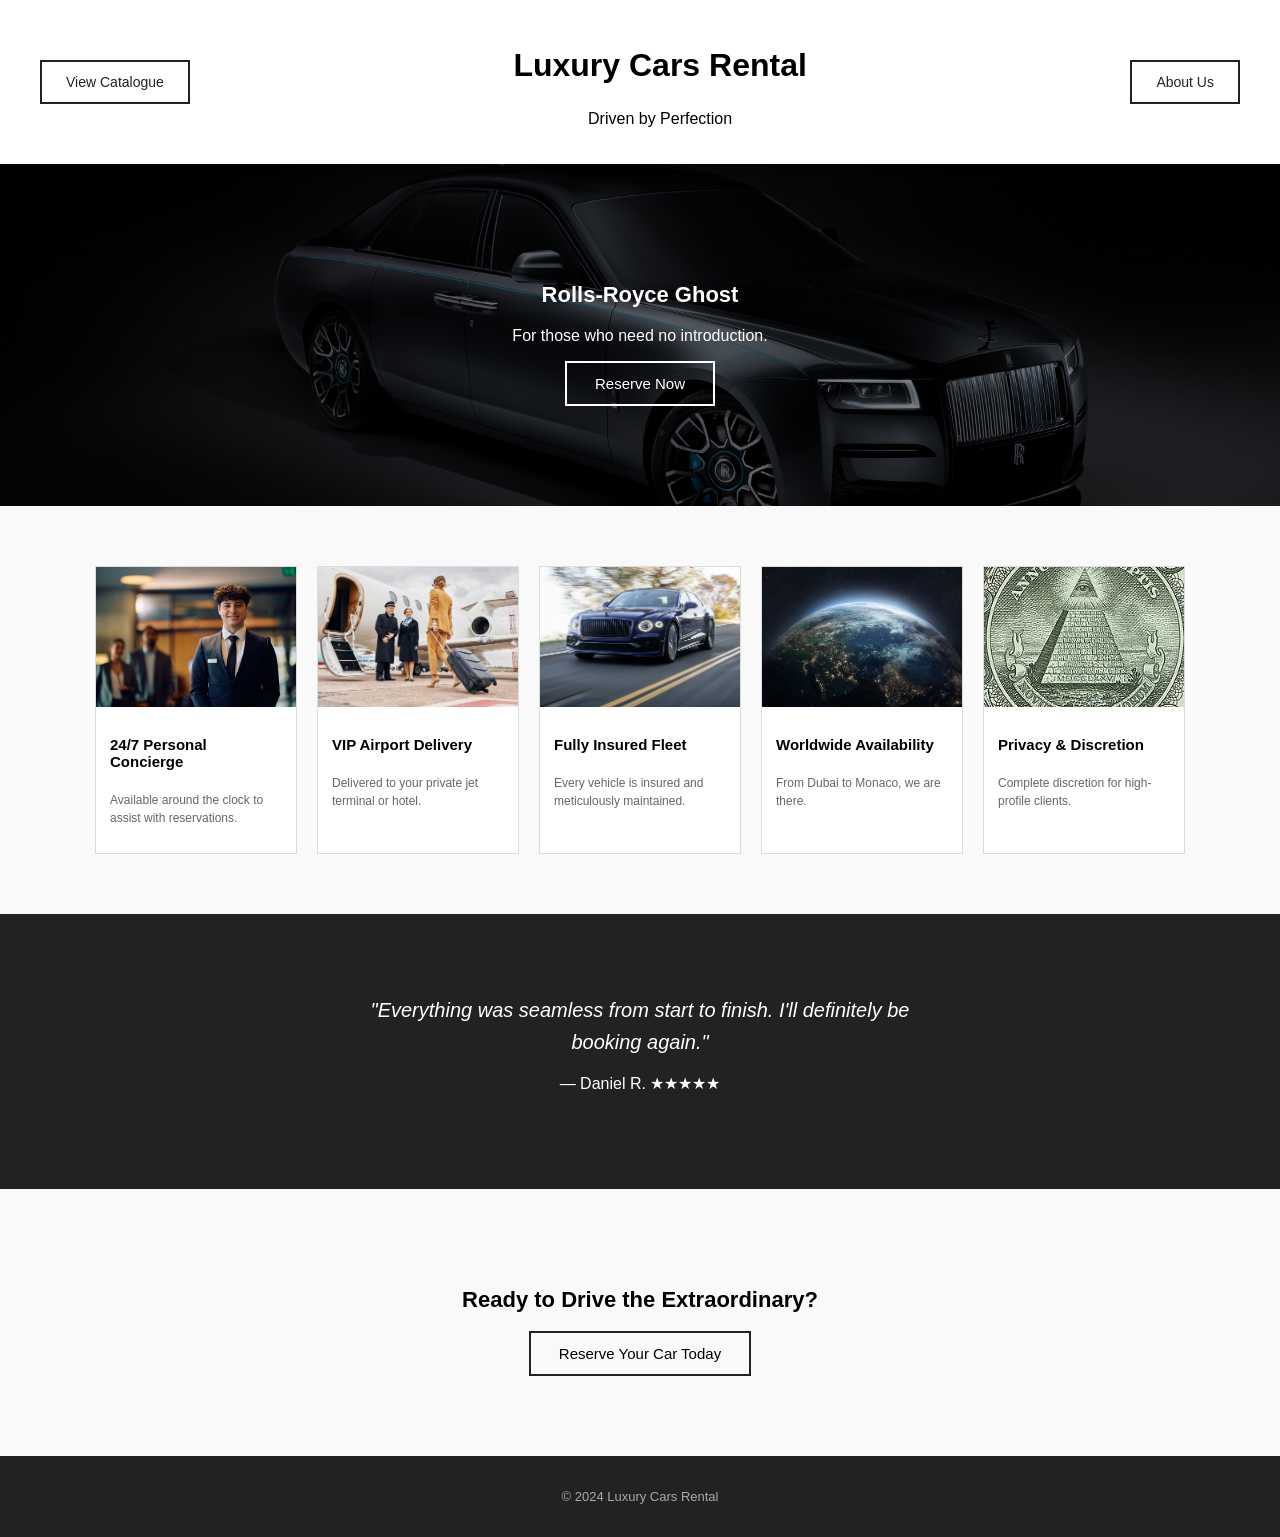
==== index.html @ 811796a9 "Initial commit" ====
<!DOCTYPE html>
<html lang="en">
<head>
    <meta charset="UTF-8">
    <meta name="viewport" content="width=device-width, initial-scale=1.0">
    <title>Luxury Cars Rental</title>
    <link rel="stylesheet" href="styles-landing.css">
    <link rel="stylesheet" href="styles-modal.css">
    <style>
        h1 { font-size: 32px; }
        h2 { font-size: 22px; }
    </style>
</head>
<body>
    <nav>
        <a href="catalogue.html">View Catalogue</a>
        <div>
            <h1>Luxury Cars Rental</h1>
            <p>Driven by Perfection</p>
        </div>
        <a href="about.html">About Us</a>
    </nav>
    <section class="hero" style="background-image: url('/content/rollsroyce.jpg'); background-size: cover; background-position: center;">
        <h2>Rolls-Royce Ghost</h2>
        <p>For those who need no introduction.</p>
        <button style="color: white; border-color: white;" onclick="openModal()">Reserve Now</button>
    </section>
    <section class="services">
        <div class="card">
            <img src="/content/concierge.jpg" alt="Concierge">
            <h3>24/7 Personal Concierge</h3>
            <p>Available around the clock to assist with reservations.</p>
        </div>
        <div class="card">
            <img src="/content/airport.png" alt="Airport">
            <h3>VIP Airport Delivery</h3>
            <p>Delivered to your private jet terminal or hotel.</p>
        </div>
        <div class="card">
            <img src="/content/car.webp" alt="Fleet">
            <h3>Fully Insured Fleet</h3>
            <p>Every vehicle is insured and meticulously maintained.</p>
        </div>
        <div class="card">
            <img src="/content/global.jpg" alt="Global">
            <h3>Worldwide Availability</h3>
            <p>From Dubai to Monaco, we are there.</p>
        </div>
        <div class="card">
            <img src="/content/privacy.jpg" alt="Privacy">
            <h3>Privacy & Discretion</h3>
            <p>Complete discretion for high-profile clients.</p>
        </div>
    </section>
    <section class="testimonial">
        <p>"Everything was seamless from start to finish. I'll definitely be booking again."</p>
        <p>— Daniel R. ★★★★★</p>
    </section>
    <section class="cta">
        <h2>Ready to Drive the Extraordinary?</h2>
        <button onclick="openModal()">Reserve Your Car Today</button>
    </section>
    <div class="modal-overlay" id="reserveModal">
        <div class="modal">
            <button class="modal-close" onclick="closeModal()">&#x2715;</button>
            <h3>Reserve Your Car</h3>
            <form id="reserveForm">
                <input type="text" placeholder="Your Name" required>
                <input type="tel" placeholder="Phone Number" required>
                <input type="email" placeholder="Email Address" required>
                <input type="date" required>
                <input type="date" required>
                <div class="modal-buttons">
                    <button type="button" class="btn-cancel" onclick="closeModal()">Cancel</button>
                    <button type="submit" class="btn-confirm">Confirm Reservation</button>
                </div>
            </form>
        </div>
    </div>
    <footer>
        <p>&copy; 2024 Luxury Cars Rental</p>
    </footer>
    <script src="modal.js"></script>
</body>
</html>
---- styles-landing.css ----
body {
    font-family: Arial, sans-serif;
    margin: 0;
    padding: 0;
    background-color: #f9f9f9;
}

nav {
    display: flex;
    justify-content: space-between;
    align-items: center;
    text-align: center;
    padding: 20px 40px;
    background-color: white;
    box-shadow: 0 2px 10px rgba(0,0,0,0.08);
    position: sticky;
    top: 0;
    z-index: 100;
}

nav a {
    padding: 12px 24px;
    background: transparent;
    border: 2px solid #222;
    cursor: pointer;
    font-size: 14px;
    text-decoration: none;
    color: #222;
    transition: background-color 0.3s, color 0.3s;
}

nav a:hover {
    background-color: #222;
    color: white;
}

.hero {
    background-color: #222;
    background-size: cover;
    background-position: center;
    color: white;
    text-align: center;
    padding: 100px 20px;
    position: relative;
}

.hero::before {
    content: '';
    position: absolute;
    inset: 0;
    background: rgba(0, 0, 0, 0.5);
}

.hero h2,
.hero p,
.hero button {
    position: relative;
    z-index: 1;
}

.hero button {
    color: white;
    border-color: white;
    transition: background-color 0.3s, color 0.3s;
}

.hero button:hover {
    background-color: white;
    color: #222 !important;
}

.services {
    display: flex;
    gap: 20px;
    padding: 60px 40px;
    justify-content: center;
    flex-wrap: wrap;
}

.card {
    border: 1px solid #ddd;
    padding: 0;
    width: 200px;
    overflow: hidden;
    transition: transform 0.3s, box-shadow 0.3s;
    background: white;
}

.card:hover {
    transform: translateY(-6px);
    box-shadow: 0 10px 30px rgba(0,0,0,0.12);
}

.card img {
    width: 200px;
    height: 140px;
    object-fit: cover;
    display: block;
    transition: transform 0.4s;
}

.card:hover img {
    transform: scale(1.05);
}

.card h3 {
    font-size: 15px;
    padding: 14px 14px 6px;
}

.card p {
    font-size: 12px;
    color: #666;
    padding: 0 14px 14px;
    line-height: 1.5;
}

.testimonial {
    background-color: #222;
    color: white;
    text-align: center;
    padding: 80px 20px;
}

.testimonial p:first-child {
    font-size: 20px;
    font-style: italic;
    max-width: 600px;
    margin: 0 auto 16px;
    line-height: 1.6;
}

.cta {
    text-align: center;
    padding: 80px 20px;
}

.cta button {
    transition: background-color 0.3s, color 0.3s;
}

.cta button:hover {
    background-color: #222;
    color: white;
}

button {
    padding: 12px 28px;
    background: transparent;
    border: 2px solid #222;
    cursor: pointer;
    font-size: 15px;
}

footer {
    text-align: center;
    padding: 20px;
    background-color: #222;
    color: #aaa;
    font-size: 13px;
}

@media (max-width: 600px) {
    nav {
        flex-direction: column;
        gap: 16px;
        padding: 20px;
    }

    nav a {
        width: 100%;
        text-align: center;
        display: block;
    }

    .hero {
        padding: 60px 20px;
    }

    .hero h2 {
        font-size: 22px;
    }

    .services {
        flex-direction: column;
        align-items: center;
        padding: 40px 20px;
    }

    .card {
        width: 100%;
        max-width: 340px;
    }

    .card img {
        width: 100%;
        height: 180px;
    }

    .testimonial {
        padding: 50px 20px;
    }

    .testimonial p:first-child {
        font-size: 16px;
    }

    .cta {
        padding: 50px 20px;
    }

    .cta h2 {
        font-size: 20px;
    }
}
---- styles-modal.css ----
.modal-overlay {
    display: none;
    position: fixed;
    inset: 0;
    background: rgba(0, 0, 0, 0.6);
    z-index: 999;
    justify-content: center;
    align-items: center;
}
.modal-overlay.active {
    display: flex;
}
.modal {
    background: white;
    padding: 40px;
    width: 100%;
    max-width: 460px;
    position: relative;
    animation: modalIn 0.3s ease;
}
@keyframes modalIn {
    from { opacity: 0; transform: translateY(-20px); }
    to { opacity: 1; transform: translateY(0); }
}
.modal h3 {
    font-size: 22px;
    margin-bottom: 24px;
    color: #222;
}
.modal input {
    width: 100%;
    padding: 12px 14px;
    border: 1px solid #ddd;
    font-size: 14px;
    font-family: Arial, sans-serif;
    margin-bottom: 16px;
    outline: none;
    transition: border-color 0.3s;
    box-sizing: border-box;
}
.modal input:focus {
    border-color: #222;
}
.modal-buttons {
    display: flex;
    gap: 12px;
    margin-top: 8px;
}
.modal-buttons button {
    flex: 1;
    padding: 13px;
    font-size: 14px;
    cursor: pointer;
    border: 2px solid #222;
    background: transparent;
    transition: background-color 0.3s, color 0.3s;
}
.modal-buttons .btn-confirm {
    background-color: #222;
    color: white;
}
.modal-buttons .btn-confirm:hover {
    background-color: #444;
}
.modal-buttons .btn-cancel:hover {
    background-color: #222;
    color: white;
}
.modal-close {
    position: absolute;
    top: 14px;
    right: 18px;
    font-size: 22px;
    cursor: pointer;
    color: #aaa;
    background: none;
    border: none;
    padding: 0;
    line-height: 1;
    transition: color 0.2s;
}
.modal-close:hover {
    color: #222;
}
@media (max-width: 600px) {
    .modal {
        margin: 0 20px;
        padding: 30px 20px;
    }
}
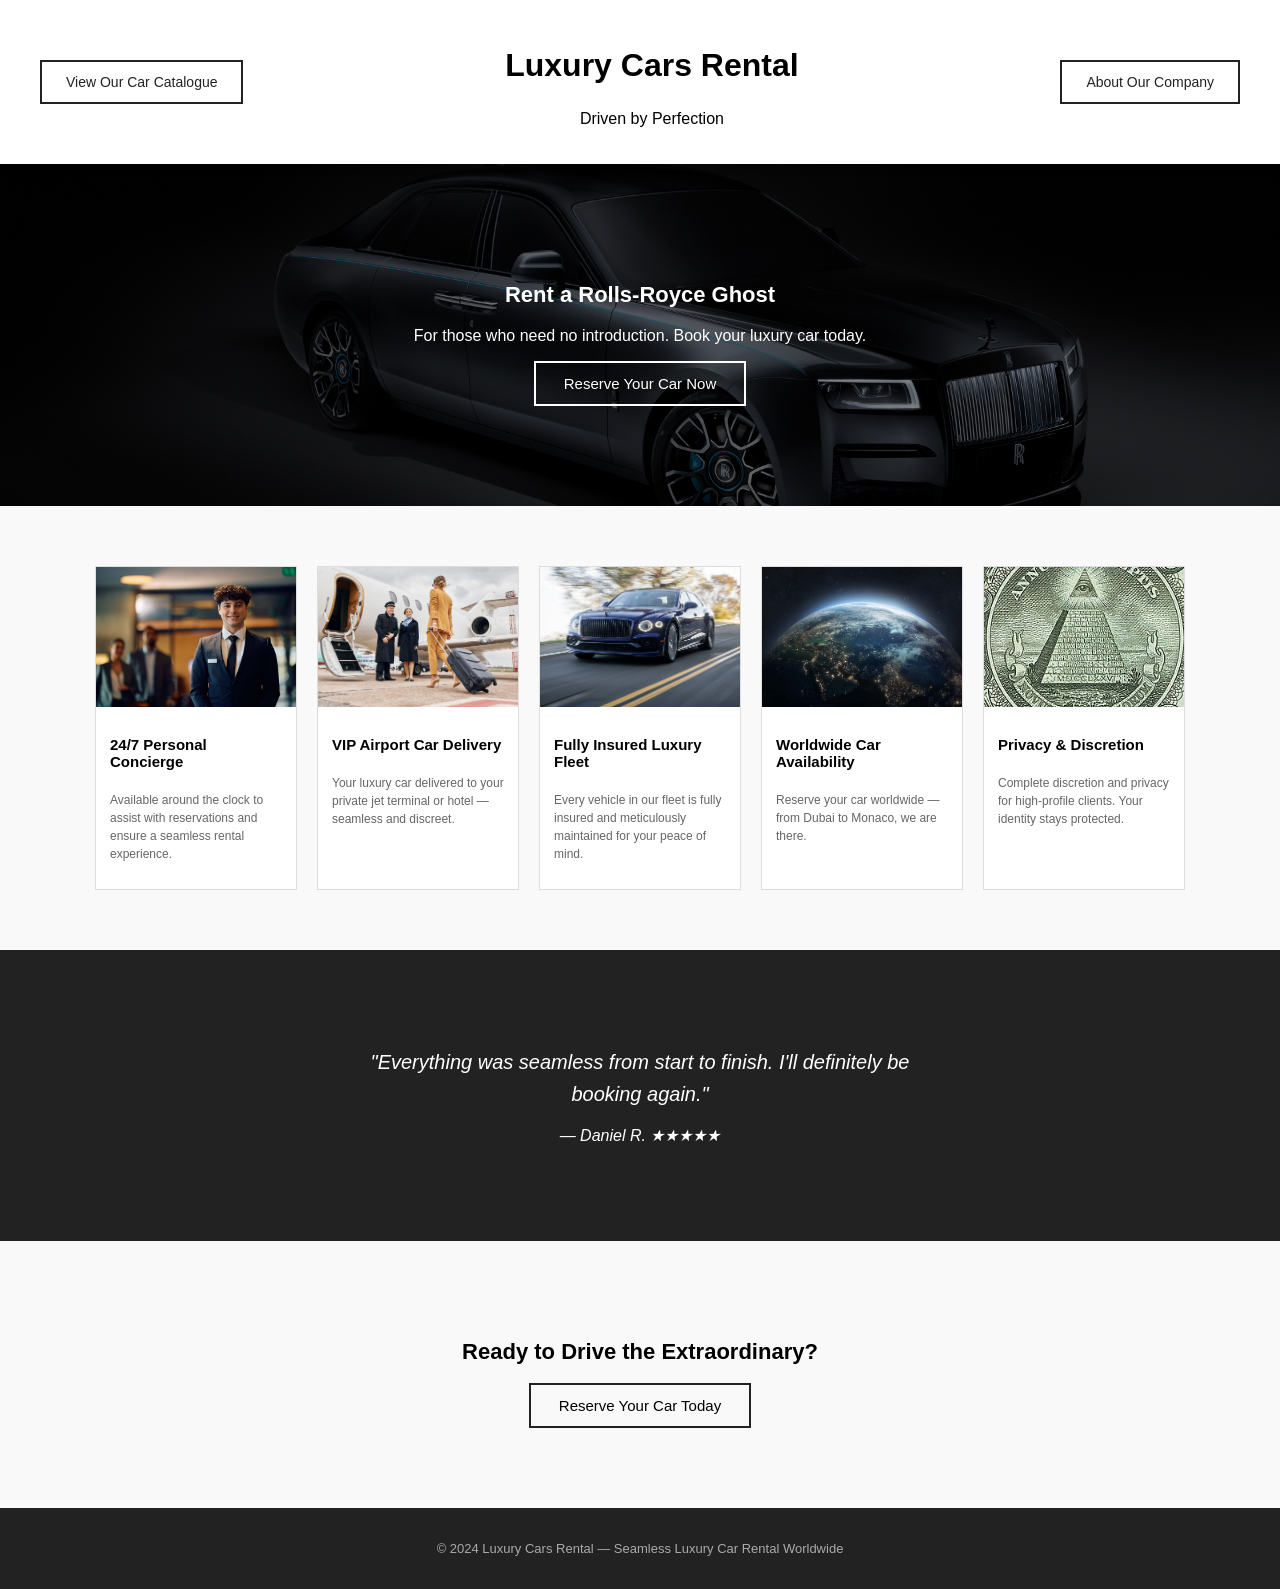
==== commit 4be1cdba: "Fifth commit (SEO update + styles folder)" ====
--- a/index.html
+++ b/index.html
@@ -3,73 +3,89 @@
 <head>
     <meta charset="UTF-8">
     <meta name="viewport" content="width=device-width, initial-scale=1.0">
-    <title>Luxury Cars Rental</title>
-    <link rel="stylesheet" href="styles-landing.css">
-    <link rel="stylesheet" href="styles-modal.css">
+    <title>Seamless Luxury Car Rental | Book Your Dream Car Today</title>
+    <meta name="description" content="Experience the extraordinary with our luxury car rentals. Reserve your dream car now. Enjoy seamless luxury travel with our worldwide car rental service and personal concierge.">
+    <meta name="keywords" content="luxury car rental, rent a luxury car today, book your dream car, private car rental service, VIP airport car delivery, 24/7 personal concierge, fully insured luxury fleet, worldwide car availability, rent a Rolls-Royce Ghost">
+    <link rel="stylesheet" href="./styles/styles-landing.css">
+    <link rel="stylesheet" href="./styles/styles-modal.css">
     <style>
-        h1 { font-size: 32px; }
-        h2 { font-size: 22px; }
-    </style>
+h1 { font-size: 32px; }
+h2 { font-size: 22px; }
+</style>
 </head>
 <body>
-    <nav>
-        <a href="catalogue.html">View Catalogue</a>
-        <div>
-            <h1>Luxury Cars Rental</h1>
-            <p>Driven by Perfection</p>
-        </div>
-        <a href="about.html">About Us</a>
-    </nav>
-    <section class="hero" style="background-image: url('/content/rollsroyce.jpg'); background-size: cover; background-position: center;">
-        <h2>Rolls-Royce Ghost</h2>
-        <p>For those who need no introduction.</p>
-        <button style="color: white; border-color: white;" onclick="openModal()">Reserve Now</button>
-    </section>
-    <section class="services">
-        <div class="card">
-            <img src="/content/concierge.jpg" alt="Concierge">
-            <h3>24/7 Personal Concierge</h3>
-            <p>Available around the clock to assist with reservations.</p>
-        </div>
-        <div class="card">
-            <img src="/content/airport.png" alt="Airport">
-            <h3>VIP Airport Delivery</h3>
-            <p>Delivered to your private jet terminal or hotel.</p>
-        </div>
-        <div class="card">
-            <img src="/content/car.webp" alt="Fleet">
-            <h3>Fully Insured Fleet</h3>
-            <p>Every vehicle is insured and meticulously maintained.</p>
-        </div>
-        <div class="card">
-            <img src="/content/global.jpg" alt="Global">
-            <h3>Worldwide Availability</h3>
-            <p>From Dubai to Monaco, we are there.</p>
-        </div>
-        <div class="card">
-            <img src="/content/privacy.jpg" alt="Privacy">
-            <h3>Privacy & Discretion</h3>
-            <p>Complete discretion for high-profile clients.</p>
-        </div>
-    </section>
-    <section class="testimonial">
-        <p>"Everything was seamless from start to finish. I'll definitely be booking again."</p>
-        <p>— Daniel R. ★★★★★</p>
-    </section>
-    <section class="cta">
-        <h2>Ready to Drive the Extraordinary?</h2>
-        <button onclick="openModal()">Reserve Your Car Today</button>
-    </section>
-    <div class="modal-overlay" id="reserveModal">
+
+    <header>
+        <nav>
+            <a href="catalogue.html">View Our Car Catalogue</a>
+            <div>
+                <h1>Luxury Cars Rental</h1>
+                <p>Driven by Perfection</p>
+            </div>
+            <a href="about.html">About Our Company</a>
+        </nav>
+    </header>
+
+    <main>
+
+        <section class="hero" style="background-image: url('./content/rollsroyce.jpg'); background-size: cover; background-position: center;">
+            <h2>Rent a Rolls-Royce Ghost</h2>
+            <p>For those who need no introduction. Book your luxury car today.</p>
+            <button style="color: white; border-color: white;" onclick="openModal()">Reserve Your Car Now</button>
+        </section>
+
+        <section class="services" aria-label="Our luxury car rental services">
+            <article class="card">
+                <img src="./content/concierge.jpg" alt="24/7 personal concierge service for luxury car rental clients">
+                <h3>24/7 Personal Concierge</h3>
+                <p>Available around the clock to assist with reservations and ensure a seamless rental experience.</p>
+            </article>
+            <article class="card">
+                <img src="./content/airport.png" alt="VIP airport car delivery service for private jet terminals and hotels">
+                <h3>VIP Airport Car Delivery</h3>
+                <p>Your luxury car delivered to your private jet terminal or hotel — seamless and discreet.</p>
+            </article>
+            <article class="card">
+                <img src="./content/car.webp" alt="Fully insured luxury fleet of premium rental vehicles">
+                <h3>Fully Insured Luxury Fleet</h3>
+                <p>Every vehicle in our fleet is fully insured and meticulously maintained for your peace of mind.</p>
+            </article>
+            <article class="card">
+                <img src="./content/global.jpg" alt="Worldwide luxury car availability from Dubai to Monaco">
+                <h3>Worldwide Car Availability</h3>
+                <p>Reserve your car worldwide — from Dubai to Monaco, we are there.</p>
+            </article>
+            <article class="card">
+                <img src="./content/privacy.jpg" alt="Privacy and discretion service for high-profile luxury car rental clients">
+                <h3>Privacy &amp; Discretion</h3>
+                <p>Complete discretion and privacy for high-profile clients. Your identity stays protected.</p>
+            </article>
+        </section>
+
+        <section class="testimonial" aria-label="Client testimonial">
+            <blockquote>
+                <p>"Everything was seamless from start to finish. I'll definitely be booking again."</p>
+                <cite>— Daniel R. ★★★★★</cite>
+            </blockquote>
+        </section>
+
+        <section class="cta" aria-label="Book your luxury car">
+            <h2>Ready to Drive the Extraordinary?</h2>
+            <button onclick="openModal()">Reserve Your Car Today</button>
+        </section>
+
+    </main>
+
+    <div class="modal-overlay" id="reserveModal" role="dialog" aria-modal="true" aria-label="Reserve your luxury car">
         <div class="modal">
-            <button class="modal-close" onclick="closeModal()">&#x2715;</button>
+            <button class="modal-close" onclick="closeModal()" aria-label="Close reservation form">&#x2715;</button>
             <h3>Reserve Your Car</h3>
             <form id="reserveForm">
-                <input type="text" placeholder="Your Name" required>
-                <input type="tel" placeholder="Phone Number" required>
-                <input type="email" placeholder="Email Address" required>
-                <input type="date" required>
-                <input type="date" required>
+                <input type="text" placeholder="Your Name" aria-label="Your full name" required>
+                <input type="tel" placeholder="Phone Number" aria-label="Your phone number" required>
+                <input type="email" placeholder="Email Address" aria-label="Your email address" required>
+                <input type="date" aria-label="Rental start date" required>
+                <input type="date" aria-label="Rental end date" required>
                 <div class="modal-buttons">
                     <button type="button" class="btn-cancel" onclick="closeModal()">Cancel</button>
                     <button type="submit" class="btn-confirm">Confirm Reservation</button>
@@ -77,9 +93,11 @@
             </form>
         </div>
     </div>
+
     <footer>
-        <p>&copy; 2024 Luxury Cars Rental</p>
+        <p>&copy; 2024 Luxury Cars Rental — Seamless Luxury Car Rental Worldwide</p>
     </footer>
+
     <script src="modal.js"></script>
 </body>
 </html>
--- a/styles/styles-landing.css
+++ b/styles/styles-landing.css
@@ -0,0 +1,299 @@
+body {
+    font-family: Arial, sans-serif;
+    margin: 0;
+    padding: 0;
+    background-color: #f9f9f9;
+}
+
+nav {
+    display: flex;
+    justify-content: space-between;
+    align-items: center;
+    text-align: center;
+    padding: 20px 40px;
+    background-color: white;
+    box-shadow: 0 2px 10px rgba(0,0,0,0.08);
+    position: sticky;
+    top: 0;
+    z-index: 100;
+    animation: navSlideDown 0.6s ease forwards;
+}
+
+@keyframes navSlideDown {
+    from {
+        opacity: 0;
+        transform: translateY(-20px);
+    }
+    to {
+        opacity: 1;
+        transform: translateY(0);
+    }
+}
+
+nav a {
+    padding: 12px 24px;
+    background: transparent;
+    border: 2px solid #222;
+    cursor: pointer;
+    font-size: 14px;
+    text-decoration: none;
+    color: #222;
+    transition: background-color 0.3s, color 0.3s;
+}
+
+nav a:hover {
+    background-color: #222;
+    color: white;
+}
+
+.hero {
+    background-color: #222;
+    background-size: cover;
+    background-position: center;
+    color: white;
+    text-align: center;
+    padding: 100px 20px;
+    position: relative;
+    overflow: hidden;
+}
+
+.hero::before {
+    content: '';
+    position: absolute;
+    inset: 0;
+    background: rgba(0, 0, 0, 0.5);
+}
+
+.hero h2,
+.hero p,
+.hero button {
+    position: relative;
+    z-index: 1;
+}
+
+.hero h2 {
+    animation: heroFadeUp 0.9s ease 0.2s both;
+}
+
+.hero p {
+    animation: heroFadeUp 0.9s ease 0.45s both;
+}
+
+.hero button {
+    color: white;
+    border-color: white;
+    transition: background-color 0.3s, color 0.3s, transform 0.2s;
+    animation: heroFadeUp 0.9s ease 0.65s both;
+}
+
+.hero button:hover {
+    background-color: white;
+    color: #222 !important;
+    transform: scale(1.04);
+}
+
+@keyframes heroFadeUp {
+    from {
+        opacity: 0;
+        transform: translateY(30px);
+    }
+    to {
+        opacity: 1;
+        transform: translateY(0);
+    }
+}
+
+.services {
+    display: flex;
+    gap: 20px;
+    padding: 60px 40px;
+    justify-content: center;
+    flex-wrap: wrap;
+}
+
+.card {
+    border: 1px solid #ddd;
+    padding: 0;
+    width: 200px;
+    overflow: hidden;
+    transition: transform 0.3s, box-shadow 0.3s;
+    background: white;
+    animation: cardFadeIn 0.7s ease both;
+}
+
+.card:nth-child(1) { animation-delay: 0.1s; }
+.card:nth-child(2) { animation-delay: 0.2s; }
+.card:nth-child(3) { animation-delay: 0.3s; }
+.card:nth-child(4) { animation-delay: 0.4s; }
+.card:nth-child(5) { animation-delay: 0.5s; }
+
+@keyframes cardFadeIn {
+    from {
+        opacity: 0;
+        transform: translateY(24px);
+    }
+    to {
+        opacity: 1;
+        transform: translateY(0);
+    }
+}
+
+.card:hover {
+    transform: translateY(-6px);
+    box-shadow: 0 10px 30px rgba(0,0,0,0.12);
+}
+
+.card img {
+    width: 200px;
+    height: 140px;
+    object-fit: cover;
+    display: block;
+    transition: transform 0.4s;
+}
+
+.card:hover img {
+    transform: scale(1.05);
+}
+
+.card h3 {
+    font-size: 15px;
+    padding: 14px 14px 6px;
+}
+
+.card p {
+    font-size: 12px;
+    color: #666;
+    padding: 0 14px 14px;
+    line-height: 1.5;
+}
+
+.testimonial {
+    background-color: #222;
+    color: white;
+    text-align: center;
+    padding: 80px 20px;
+    overflow: hidden;
+}
+
+.testimonial p:first-child {
+    font-size: 20px;
+    font-style: italic;
+    max-width: 600px;
+    margin: 0 auto 16px;
+    line-height: 1.6;
+    animation: testimonialReveal 1s ease 0.2s both;
+}
+
+.testimonial p:last-child {
+    animation: testimonialReveal 1s ease 0.5s both;
+}
+
+@keyframes testimonialReveal {
+    from {
+        opacity: 0;
+        letter-spacing: 0.1em;
+        transform: translateY(16px);
+    }
+    to {
+        opacity: 1;
+        letter-spacing: normal;
+        transform: translateY(0);
+    }
+}
+
+.cta {
+    text-align: center;
+    padding: 80px 20px;
+}
+
+.cta h2 {
+    animation: ctaFadeIn 0.8s ease both;
+}
+
+.cta button {
+    transition: background-color 0.3s, color 0.3s, transform 0.2s;
+    animation: ctaFadeIn 0.8s ease 0.2s both;
+}
+
+.cta button:hover {
+    background-color: #222;
+    color: white;
+    transform: scale(1.04);
+}
+
+@keyframes ctaFadeIn {
+    from {
+        opacity: 0;
+        transform: translateY(20px);
+    }
+    to {
+        opacity: 1;
+        transform: translateY(0);
+    }
+}
+
+button {
+    padding: 12px 28px;
+    background: transparent;
+    border: 2px solid #222;
+    cursor: pointer;
+    font-size: 15px;
+}
+
+footer {
+    text-align: center;
+    padding: 20px;
+    background-color: #222;
+    color: #aaa;
+    font-size: 13px;
+    animation: footerFade 0.8s ease both;
+}
+
+@keyframes footerFade {
+    from { opacity: 0; }
+    to   { opacity: 1; }
+}
+
+@media (max-width: 600px) {
+    nav {
+        flex-direction: column;
+        gap: 16px;
+        padding: 20px;
+    }
+    nav a {
+        width: 100%;
+        text-align: center;
+        display: block;
+    }
+    .hero {
+        padding: 60px 20px;
+    }
+    .hero h2 {
+        font-size: 22px;
+    }
+    .services {
+        flex-direction: column;
+        align-items: center;
+        padding: 40px 20px;
+    }
+    .card {
+        width: 100%;
+        max-width: 340px;
+    }
+    .card img {
+        width: 100%;
+        height: 180px;
+    }
+    .testimonial {
+        padding: 50px 20px;
+    }
+    .testimonial p:first-child {
+        font-size: 16px;
+    }
+    .cta {
+        padding: 50px 20px;
+    }
+    .cta h2 {
+        font-size: 20px;
+    }
+}
--- a/styles/styles-modal.css
+++ b/styles/styles-modal.css
@@ -0,0 +1,90 @@
+.modal-overlay {
+    display: none;
+    position: fixed;
+    inset: 0;
+    background: rgba(0, 0, 0, 0.6);
+    z-index: 999;
+    justify-content: center;
+    align-items: center;
+}
+.modal-overlay.active {
+    display: flex;
+}
+.modal {
+    background: white;
+    padding: 40px;
+    width: 100%;
+    max-width: 460px;
+    position: relative;
+    animation: modalIn 0.3s ease;
+}
+@keyframes modalIn {
+    from { opacity: 0; transform: translateY(-20px); }
+    to { opacity: 1; transform: translateY(0); }
+}
+.modal h3 {
+    font-size: 22px;
+    margin-bottom: 24px;
+    color: #222;
+}
+.modal input {
+    width: 100%;
+    padding: 12px 14px;
+    border: 1px solid #ddd;
+    font-size: 14px;
+    font-family: Arial, sans-serif;
+    margin-bottom: 16px;
+    outline: none;
+    transition: border-color 0.3s;
+    box-sizing: border-box;
+}
+.modal input:focus {
+    border-color: #222;
+}
+.modal-buttons {
+    display: flex;
+    gap: 12px;
+    margin-top: 8px;
+}
+.modal-buttons button {
+    flex: 1;
+    padding: 13px;
+    font-size: 14px;
+    cursor: pointer;
+    border: 2px solid #222;
+    background: transparent;
+    transition: background-color 0.3s, color 0.3s;
+}
+.modal-buttons .btn-confirm {
+    background-color: #222;
+    color: white;
+}
+.modal-buttons .btn-confirm:hover {
+    background-color: #444;
+}
+.modal-buttons .btn-cancel:hover {
+    background-color: #222;
+    color: white;
+}
+.modal-close {
+    position: absolute;
+    top: 14px;
+    right: 18px;
+    font-size: 22px;
+    cursor: pointer;
+    color: #aaa;
+    background: none;
+    border: none;
+    padding: 0;
+    line-height: 1;
+    transition: color 0.2s;
+}
+.modal-close:hover {
+    color: #222;
+}
+@media (max-width: 600px) {
+    .modal {
+        margin: 0 20px;
+        padding: 30px 20px;
+    }
+}
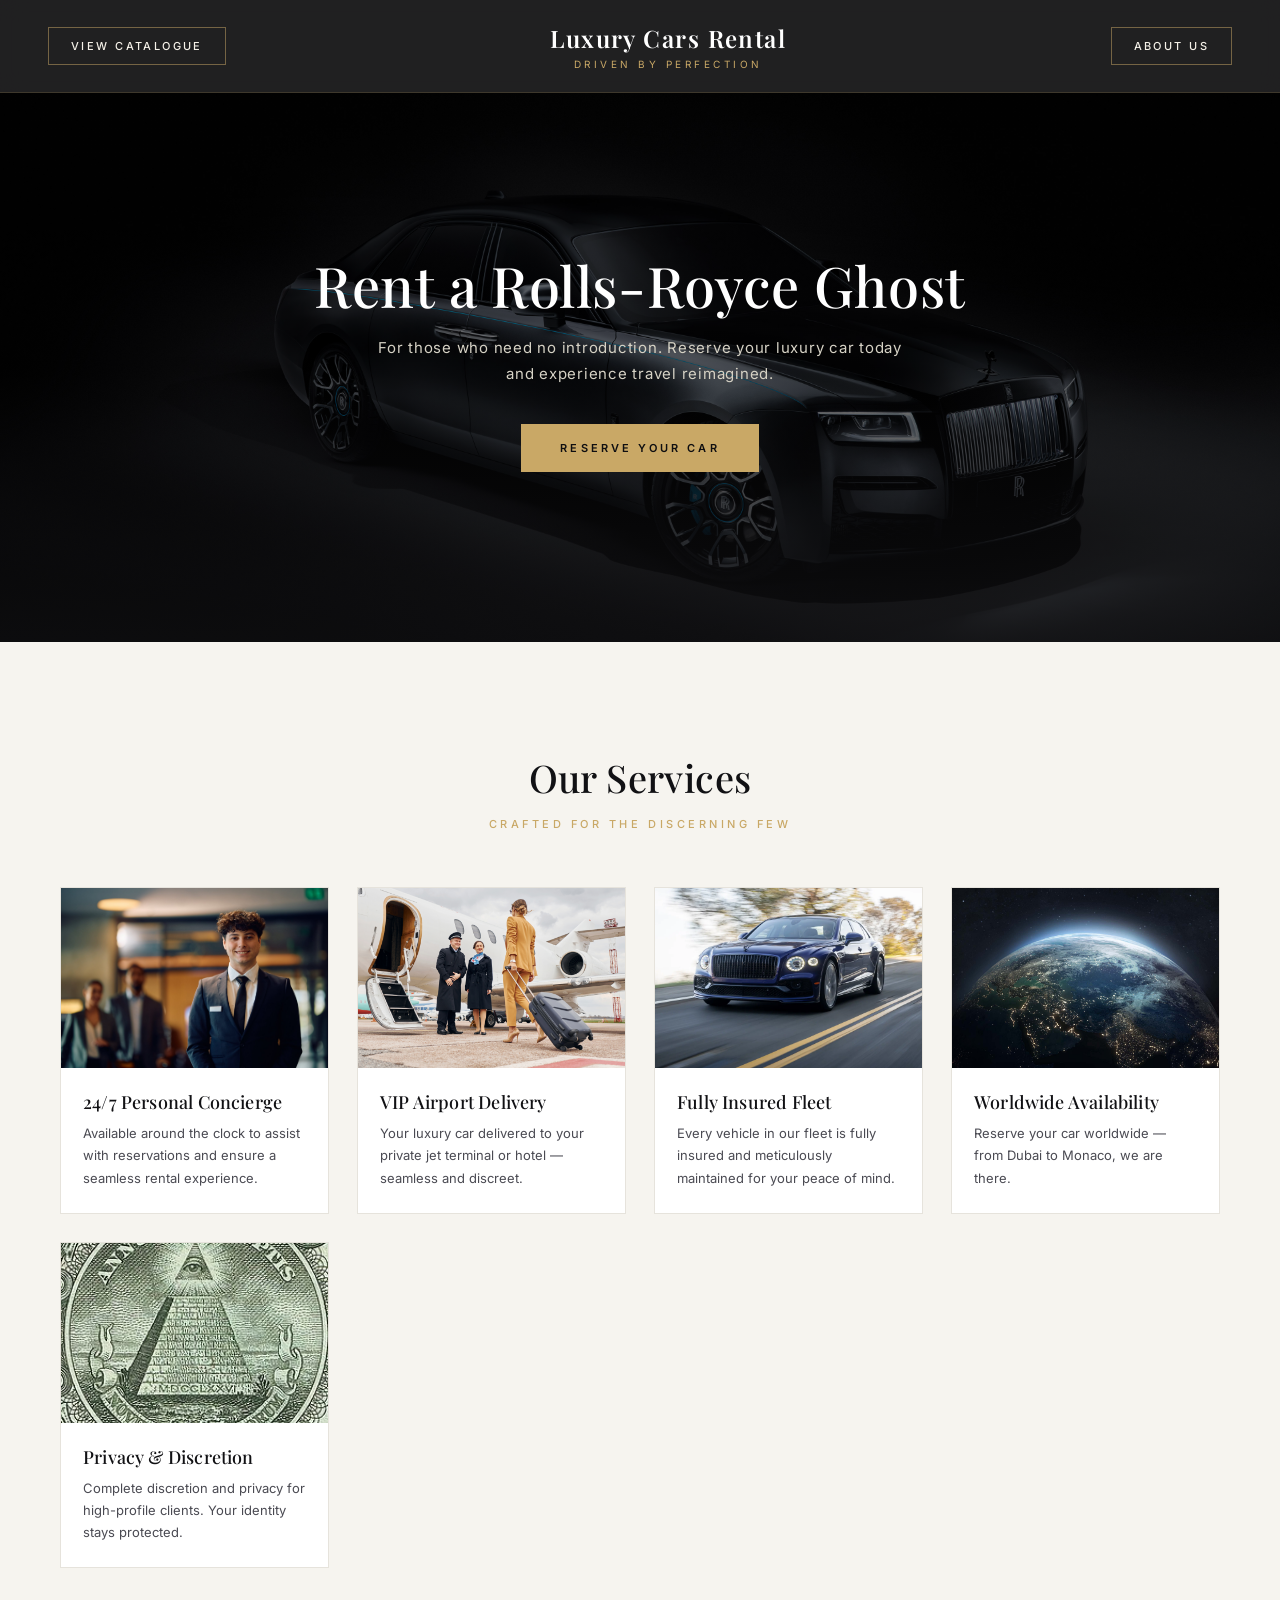
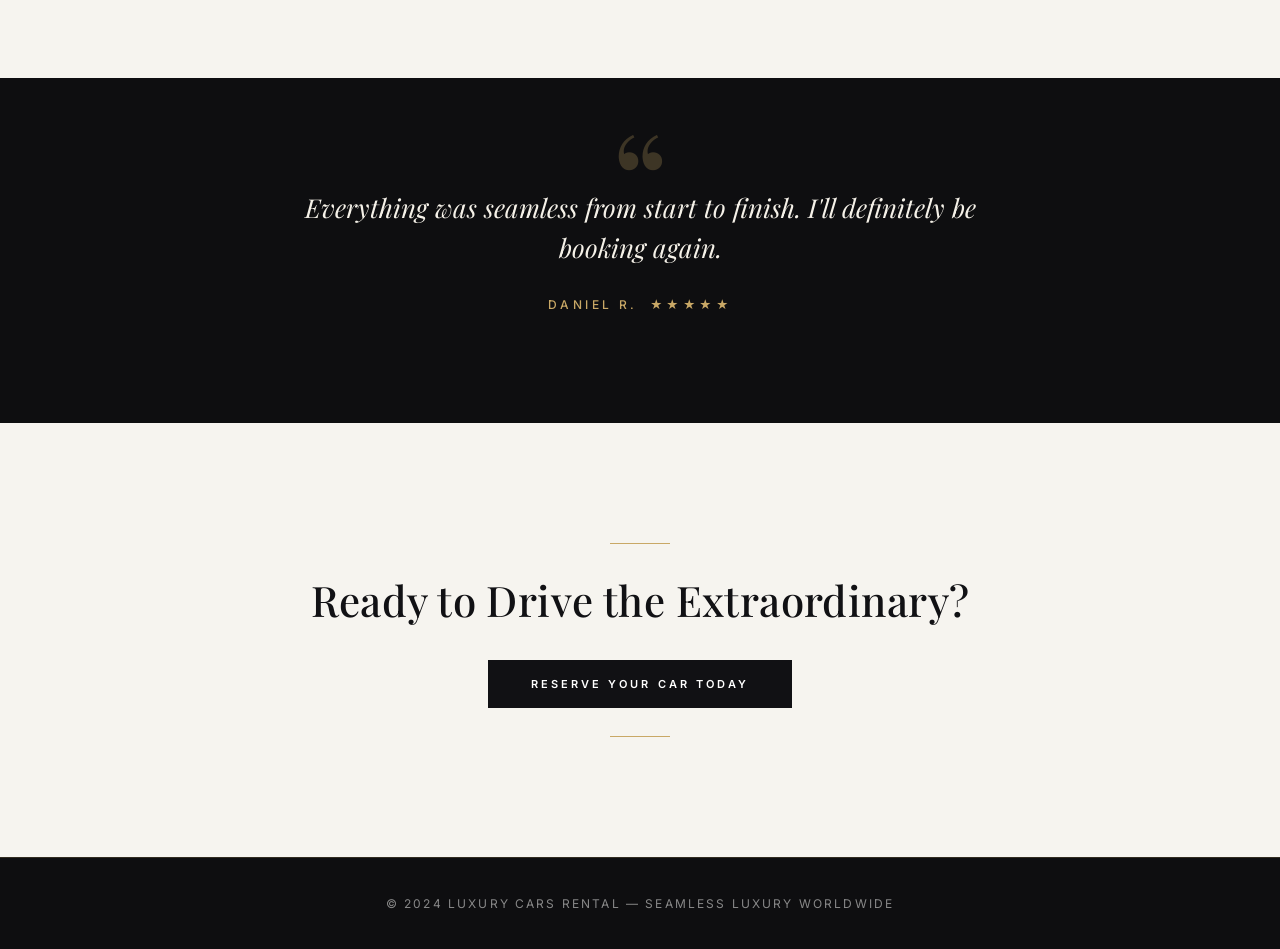
==== commit fcddbb3b: "Sixth commit" ====
--- a/index.html
+++ b/index.html
@@ -8,64 +8,66 @@
     <meta name="keywords" content="luxury car rental, rent a luxury car today, book your dream car, private car rental service, VIP airport car delivery, 24/7 personal concierge, fully insured luxury fleet, worldwide car availability, rent a Rolls-Royce Ghost">
     <link rel="stylesheet" href="./styles/styles-landing.css">
     <link rel="stylesheet" href="./styles/styles-modal.css">
-    <style>
-h1 { font-size: 32px; }
-h2 { font-size: 22px; }
-</style>
 </head>
 <body>
 
     <header>
         <nav>
-            <a href="catalogue.html">View Our Car Catalogue</a>
+            <a href="catalogue.html">View Catalogue</a>
             <div>
                 <h1>Luxury Cars Rental</h1>
                 <p>Driven by Perfection</p>
             </div>
-            <a href="about.html">About Our Company</a>
+            <a href="about.html">About Us</a>
         </nav>
     </header>
 
     <main>
 
-        <section class="hero" style="background-image: url('./content/rollsroyce.jpg'); background-size: cover; background-position: center;">
+        <section class="hero" style="background-image: url('./content/rollsroyce.jpg');">
             <h2>Rent a Rolls-Royce Ghost</h2>
-            <p>For those who need no introduction. Book your luxury car today.</p>
-            <button style="color: white; border-color: white;" onclick="openModal()">Reserve Your Car Now</button>
+            <p>For those who need no introduction. Reserve your luxury car today and experience travel reimagined.</p>
+            <button onclick="openModal()">Reserve Your Car</button>
         </section>
 
         <section class="services" aria-label="Our luxury car rental services">
-            <article class="card">
-                <img src="./content/concierge.jpg" alt="24/7 personal concierge service for luxury car rental clients">
-                <h3>24/7 Personal Concierge</h3>
-                <p>Available around the clock to assist with reservations and ensure a seamless rental experience.</p>
-            </article>
-            <article class="card">
-                <img src="./content/airport.png" alt="VIP airport car delivery service for private jet terminals and hotels">
-                <h3>VIP Airport Car Delivery</h3>
-                <p>Your luxury car delivered to your private jet terminal or hotel — seamless and discreet.</p>
-            </article>
-            <article class="card">
-                <img src="./content/car.webp" alt="Fully insured luxury fleet of premium rental vehicles">
-                <h3>Fully Insured Luxury Fleet</h3>
-                <p>Every vehicle in our fleet is fully insured and meticulously maintained for your peace of mind.</p>
-            </article>
-            <article class="card">
-                <img src="./content/global.jpg" alt="Worldwide luxury car availability from Dubai to Monaco">
-                <h3>Worldwide Car Availability</h3>
-                <p>Reserve your car worldwide — from Dubai to Monaco, we are there.</p>
-            </article>
-            <article class="card">
-                <img src="./content/privacy.jpg" alt="Privacy and discretion service for high-profile luxury car rental clients">
-                <h3>Privacy &amp; Discretion</h3>
-                <p>Complete discretion and privacy for high-profile clients. Your identity stays protected.</p>
-            </article>
+            <div class="services-heading">
+                <h2>Our Services</h2>
+                <p>Crafted for the discerning few</p>
+            </div>
+            <div class="services-grid">
+                <article class="card">
+                    <img src="./content/concierge.jpg" alt="24/7 personal concierge service for luxury car rental clients">
+                    <h3>24/7 Personal Concierge</h3>
+                    <p>Available around the clock to assist with reservations and ensure a seamless rental experience.</p>
+                </article>
+                <article class="card">
+                    <img src="./content/airport.png" alt="VIP airport car delivery service for private jet terminals and hotels">
+                    <h3>VIP Airport Delivery</h3>
+                    <p>Your luxury car delivered to your private jet terminal or hotel — seamless and discreet.</p>
+                </article>
+                <article class="card">
+                    <img src="./content/car.webp" alt="Fully insured luxury fleet of premium rental vehicles">
+                    <h3>Fully Insured Fleet</h3>
+                    <p>Every vehicle in our fleet is fully insured and meticulously maintained for your peace of mind.</p>
+                </article>
+                <article class="card">
+                    <img src="./content/global.jpg" alt="Worldwide luxury car availability from Dubai to Monaco">
+                    <h3>Worldwide Availability</h3>
+                    <p>Reserve your car worldwide — from Dubai to Monaco, we are there.</p>
+                </article>
+                <article class="card">
+                    <img src="./content/privacy.jpg" alt="Privacy and discretion service for high-profile luxury car rental clients">
+                    <h3>Privacy &amp; Discretion</h3>
+                    <p>Complete discretion and privacy for high-profile clients. Your identity stays protected.</p>
+                </article>
+            </div>
         </section>
 
         <section class="testimonial" aria-label="Client testimonial">
             <blockquote>
-                <p>"Everything was seamless from start to finish. I'll definitely be booking again."</p>
-                <cite>— Daniel R. ★★★★★</cite>
+                <p>Everything was seamless from start to finish. I'll definitely be booking again.</p>
+                <cite>Daniel R. &nbsp;★★★★★</cite>
             </blockquote>
         </section>
 
@@ -88,16 +90,16 @@
                 <input type="date" aria-label="Rental end date" required>
                 <div class="modal-buttons">
                     <button type="button" class="btn-cancel" onclick="closeModal()">Cancel</button>
-                    <button type="submit" class="btn-confirm">Confirm Reservation</button>
+                    <button type="submit" class="btn-confirm">Confirm</button>
                 </div>
             </form>
         </div>
     </div>
 
     <footer>
-        <p>&copy; 2024 Luxury Cars Rental — Seamless Luxury Car Rental Worldwide</p>
+        <p>&copy; 2024 Luxury Cars Rental — Seamless Luxury Worldwide</p>
     </footer>
 
     <script src="modal.js"></script>
 </body>
-</html>+</html>
--- a/styles/styles-landing.css
+++ b/styles/styles-landing.css
@@ -1,58 +1,107 @@
+@import url('https://fonts.googleapis.com/css2?family=Playfair+Display:wght@400;500;600;700&family=Inter:wght@300;400;500;600&display=swap');
+
+:root {
+    --bg: #0e0e10;
+    --bg-soft: #15151a;
+    --surface: #ffffff;
+    --surface-soft: #f6f4ef;
+    --ink: #111114;
+    --ink-soft: #4a4a52;
+    --muted: #8a8a92;
+    --line: #e6e3dc;
+    --gold: #c9a866;
+    --gold-soft: #d8b97c;
+    --serif: 'Playfair Display', Georgia, serif;
+    --sans: 'Inter', system-ui, -apple-system, Arial, sans-serif;
+}
+
+* {
+    box-sizing: border-box;
+}
+
 body {
-    font-family: Arial, sans-serif;
+    font-family: var(--sans);
     margin: 0;
     padding: 0;
-    background-color: #f9f9f9;
+    background-color: var(--surface-soft);
+    color: var(--ink);
+    -webkit-font-smoothing: antialiased;
+}
+
+header {
+    position: sticky;
+    top: 0;
+    z-index: 100;
+    background: rgba(14, 14, 16, 0.92);
+    backdrop-filter: blur(12px);
+    -webkit-backdrop-filter: blur(12px);
+    border-bottom: 1px solid rgba(201, 168, 102, 0.18);
+    animation: navSlideDown 0.7s ease forwards;
 }
 
 nav {
     display: flex;
     justify-content: space-between;
     align-items: center;
-    text-align: center;
-    padding: 20px 40px;
-    background-color: white;
-    box-shadow: 0 2px 10px rgba(0,0,0,0.08);
-    position: sticky;
-    top: 0;
-    z-index: 100;
-    animation: navSlideDown 0.6s ease forwards;
+    padding: 22px 48px;
+    max-width: 1400px;
+    margin: 0 auto;
+}
+
+nav > div {
+    text-align: center;
+}
+
+nav h1 {
+    font-family: var(--serif);
+    font-weight: 600;
+    color: #fff;
+    font-size: 24px;
+    letter-spacing: 0.06em;
+    margin: 0;
+}
+
+nav > div p {
+    color: var(--gold);
+    font-size: 10px;
+    letter-spacing: 0.35em;
+    text-transform: uppercase;
+    margin: 4px 0 0;
+    font-weight: 400;
 }
 
 @keyframes navSlideDown {
-    from {
-        opacity: 0;
-        transform: translateY(-20px);
-    }
-    to {
-        opacity: 1;
-        transform: translateY(0);
-    }
+    from { opacity: 0; transform: translateY(-20px); }
+    to   { opacity: 1; transform: translateY(0); }
 }
 
 nav a {
-    padding: 12px 24px;
+    padding: 11px 22px;
     background: transparent;
-    border: 2px solid #222;
+    border: 1px solid rgba(201, 168, 102, 0.5);
     cursor: pointer;
-    font-size: 14px;
+    font-size: 11px;
+    letter-spacing: 0.22em;
+    text-transform: uppercase;
     text-decoration: none;
-    color: #222;
-    transition: background-color 0.3s, color 0.3s;
+    color: #f5f1e8;
+    transition: all 0.35s ease;
+    font-weight: 500;
 }
 
 nav a:hover {
-    background-color: #222;
-    color: white;
+    background-color: var(--gold);
+    border-color: var(--gold);
+    color: var(--bg);
 }
 
 .hero {
-    background-color: #222;
+    background-color: var(--bg);
     background-size: cover;
     background-position: center;
     color: white;
     text-align: center;
-    padding: 100px 20px;
+    padding: 160px 20px 170px;
     position: relative;
     overflow: hidden;
 }
@@ -61,7 +110,7 @@
     content: '';
     position: absolute;
     inset: 0;
-    background: rgba(0, 0, 0, 0.5);
+    background: linear-gradient(180deg, rgba(0,0,0,0.45) 0%, rgba(0,0,0,0.55) 50%, rgba(14,14,16,0.85) 100%);
 }
 
 .hero h2,
@@ -72,53 +121,92 @@
 }
 
 .hero h2 {
-    animation: heroFadeUp 0.9s ease 0.2s both;
+    font-family: var(--serif);
+    font-size: 56px;
+    font-weight: 500;
+    letter-spacing: 0.01em;
+    margin: 0 0 18px;
+    line-height: 1.15;
+    animation: heroFadeUp 1s ease 0.2s both;
 }
 
 .hero p {
-    animation: heroFadeUp 0.9s ease 0.45s both;
+    font-size: 15px;
+    color: #d6d2c5;
+    letter-spacing: 0.05em;
+    max-width: 540px;
+    margin: 0 auto 38px;
+    line-height: 1.7;
+    animation: heroFadeUp 1s ease 0.45s both;
 }
 
 .hero button {
-    color: white;
-    border-color: white;
-    transition: background-color 0.3s, color 0.3s, transform 0.2s;
-    animation: heroFadeUp 0.9s ease 0.65s both;
+    color: var(--bg);
+    background: var(--gold);
+    border: 1px solid var(--gold);
+    padding: 16px 38px;
+    font-size: 11px;
+    letter-spacing: 0.28em;
+    text-transform: uppercase;
+    font-weight: 600;
+    transition: all 0.35s ease;
+    animation: heroFadeUp 1s ease 0.65s both;
 }
 
 .hero button:hover {
-    background-color: white;
-    color: #222 !important;
-    transform: scale(1.04);
+    background: transparent;
+    color: var(--gold);
+    transform: translateY(-2px);
 }
 
 @keyframes heroFadeUp {
-    from {
-        opacity: 0;
-        transform: translateY(30px);
-    }
-    to {
-        opacity: 1;
-        transform: translateY(0);
-    }
+    from { opacity: 0; transform: translateY(30px); }
+    to   { opacity: 1; transform: translateY(0); }
 }
 
 .services {
-    display: flex;
-    gap: 20px;
-    padding: 60px 40px;
-    justify-content: center;
-    flex-wrap: wrap;
+    padding: 110px 60px;
+    max-width: 1400px;
+    margin: 0 auto;
+}
+
+.services-heading {
+    text-align: center;
+    margin-bottom: 56px;
+}
+
+.services-heading h2 {
+    font-family: var(--serif);
+    font-size: 38px;
+    font-weight: 500;
+    color: var(--ink);
+    margin: 0 0 14px;
+    letter-spacing: 0.01em;
+}
+
+.services-heading p {
+    font-size: 11px;
+    letter-spacing: 0.32em;
+    text-transform: uppercase;
+    color: var(--gold);
+    margin: 0;
+    font-weight: 500;
+}
+
+.services-grid {
+    display: grid;
+    grid-template-columns: repeat(auto-fit, minmax(220px, 1fr));
+    gap: 28px;
 }
 
 .card {
-    border: 1px solid #ddd;
-    padding: 0;
-    width: 200px;
+    border: 1px solid var(--line);
+    width: auto;
     overflow: hidden;
-    transition: transform 0.3s, box-shadow 0.3s;
-    background: white;
-    animation: cardFadeIn 0.7s ease both;
+    transition: transform 0.45s ease, box-shadow 0.45s ease, border-color 0.45s ease;
+    background: var(--surface);
+    animation: cardFadeIn 0.8s ease both;
+    position: relative;
 }
 
 .card:nth-child(1) { animation-delay: 0.1s; }
@@ -128,125 +216,184 @@
 .card:nth-child(5) { animation-delay: 0.5s; }
 
 @keyframes cardFadeIn {
-    from {
-        opacity: 0;
-        transform: translateY(24px);
-    }
-    to {
-        opacity: 1;
-        transform: translateY(0);
-    }
+    from { opacity: 0; transform: translateY(28px); }
+    to   { opacity: 1; transform: translateY(0); }
 }
 
 .card:hover {
-    transform: translateY(-6px);
-    box-shadow: 0 10px 30px rgba(0,0,0,0.12);
+    transform: translateY(-8px);
+    box-shadow: 0 20px 50px rgba(0,0,0,0.12);
+    border-color: var(--gold);
 }
 
 .card img {
-    width: 200px;
-    height: 140px;
+    width: 100%;
+    height: 180px;
     object-fit: cover;
     display: block;
-    transition: transform 0.4s;
+    transition: transform 0.6s ease;
 }
 
 .card:hover img {
-    transform: scale(1.05);
+    transform: scale(1.06);
 }
 
 .card h3 {
-    font-size: 15px;
-    padding: 14px 14px 6px;
+    font-family: var(--serif);
+    font-size: 18px;
+    font-weight: 500;
+    padding: 22px 22px 8px;
+    color: var(--ink);
+    margin: 0;
+    letter-spacing: 0.01em;
 }
 
 .card p {
+    font-size: 13px;
+    color: var(--ink-soft);
+    padding: 0 22px 24px;
+    line-height: 1.7;
+    margin: 0;
+}
+
+.testimonial {
+    background-color: var(--bg);
+    color: white;
+    text-align: center;
+    padding: 110px 20px;
+    overflow: hidden;
+    position: relative;
+}
+
+.testimonial::before {
+    content: '“';
+    position: absolute;
+    top: 30px;
+    left: 50%;
+    transform: translateX(-50%);
+    font-family: var(--serif);
+    font-size: 140px;
+    color: var(--gold);
+    opacity: 0.25;
+    line-height: 1;
+}
+
+.testimonial blockquote {
+    margin: 0;
+    position: relative;
+    z-index: 1;
+}
+
+.testimonial p:first-child {
+    font-family: var(--serif);
+    font-size: 26px;
+    font-style: italic;
+    font-weight: 400;
+    max-width: 720px;
+    margin: 0 auto 24px;
+    line-height: 1.55;
+    color: #f5f1e8;
+    animation: testimonialReveal 1.1s ease 0.2s both;
+}
+
+.testimonial cite {
+    color: var(--gold);
     font-size: 12px;
-    color: #666;
-    padding: 0 14px 14px;
-    line-height: 1.5;
-}
-
-.testimonial {
-    background-color: #222;
+    letter-spacing: 0.28em;
+    text-transform: uppercase;
+    font-style: normal;
+    font-weight: 500;
+    animation: testimonialReveal 1.1s ease 0.5s both;
+    display: inline-block;
+}
+
+@keyframes testimonialReveal {
+    from { opacity: 0; letter-spacing: 0.1em; transform: translateY(16px); }
+    to   { opacity: 1; transform: translateY(0); }
+}
+
+.cta {
+    text-align: center;
+    padding: 120px 20px;
+    background: var(--surface-soft);
+    position: relative;
+}
+
+.cta::before,
+.cta::after {
+    content: '';
+    display: block;
+    width: 60px;
+    height: 1px;
+    background: var(--gold);
+    margin: 0 auto 28px;
+}
+
+.cta::after {
+    margin: 28px auto 0;
+}
+
+.cta h2 {
+    font-family: var(--serif);
+    font-size: 42px;
+    font-weight: 500;
+    color: var(--ink);
+    margin: 0 0 32px;
+    letter-spacing: 0.01em;
+    animation: ctaFadeIn 0.9s ease both;
+}
+
+.cta button {
+    background: var(--ink);
     color: white;
-    text-align: center;
-    padding: 80px 20px;
-    overflow: hidden;
-}
-
-.testimonial p:first-child {
-    font-size: 20px;
-    font-style: italic;
-    max-width: 600px;
-    margin: 0 auto 16px;
-    line-height: 1.6;
-    animation: testimonialReveal 1s ease 0.2s both;
-}
-
-.testimonial p:last-child {
-    animation: testimonialReveal 1s ease 0.5s both;
-}
-
-@keyframes testimonialReveal {
-    from {
-        opacity: 0;
-        letter-spacing: 0.1em;
-        transform: translateY(16px);
-    }
-    to {
-        opacity: 1;
-        letter-spacing: normal;
-        transform: translateY(0);
-    }
-}
-
-.cta {
-    text-align: center;
-    padding: 80px 20px;
-}
-
-.cta h2 {
-    animation: ctaFadeIn 0.8s ease both;
-}
-
-.cta button {
-    transition: background-color 0.3s, color 0.3s, transform 0.2s;
-    animation: ctaFadeIn 0.8s ease 0.2s both;
+    border: 1px solid var(--ink);
+    padding: 16px 42px;
+    font-size: 11px;
+    letter-spacing: 0.28em;
+    text-transform: uppercase;
+    font-weight: 600;
+    transition: all 0.35s ease;
+    animation: ctaFadeIn 0.9s ease 0.2s both;
 }
 
 .cta button:hover {
-    background-color: #222;
-    color: white;
-    transform: scale(1.04);
+    background: var(--gold);
+    border-color: var(--gold);
+    color: var(--bg);
+    transform: translateY(-2px);
 }
 
 @keyframes ctaFadeIn {
-    from {
-        opacity: 0;
-        transform: translateY(20px);
-    }
-    to {
-        opacity: 1;
-        transform: translateY(0);
-    }
+    from { opacity: 0; transform: translateY(20px); }
+    to   { opacity: 1; transform: translateY(0); }
 }
 
 button {
     padding: 12px 28px;
     background: transparent;
-    border: 2px solid #222;
+    border: 1px solid var(--ink);
     cursor: pointer;
-    font-size: 15px;
+    font-size: 11px;
+    font-family: var(--sans);
+    letter-spacing: 0.22em;
+    text-transform: uppercase;
+    font-weight: 500;
 }
 
 footer {
     text-align: center;
-    padding: 20px;
-    background-color: #222;
-    color: #aaa;
-    font-size: 13px;
-    animation: footerFade 0.8s ease both;
+    padding: 38px 20px;
+    background-color: var(--bg);
+    color: #888;
+    font-size: 12px;
+    letter-spacing: 0.18em;
+    text-transform: uppercase;
+    border-top: 1px solid rgba(201, 168, 102, 0.2);
+    animation: footerFade 0.9s ease both;
+}
+
+footer p {
+    margin: 0;
 }
 
 @keyframes footerFade {
@@ -254,7 +401,7 @@
     to   { opacity: 1; }
 }
 
-@media (max-width: 600px) {
+@media (max-width: 768px) {
     nav {
         flex-direction: column;
         gap: 16px;
@@ -266,34 +413,34 @@
         display: block;
     }
     .hero {
-        padding: 60px 20px;
+        padding: 100px 20px 110px;
     }
     .hero h2 {
-        font-size: 22px;
+        font-size: 34px;
+    }
+    .hero p {
+        font-size: 14px;
     }
     .services {
-        flex-direction: column;
-        align-items: center;
-        padding: 40px 20px;
-    }
-    .card {
-        width: 100%;
-        max-width: 340px;
+        padding: 70px 24px;
+        gap: 22px;
+    }
+    .services::before {
+        font-size: 28px;
     }
     .card img {
-        width: 100%;
-        height: 180px;
+        height: 200px;
     }
     .testimonial {
-        padding: 50px 20px;
+        padding: 70px 24px;
     }
     .testimonial p:first-child {
-        font-size: 16px;
+        font-size: 19px;
     }
     .cta {
-        padding: 50px 20px;
+        padding: 70px 20px;
     }
     .cta h2 {
-        font-size: 20px;
-    }
-}+        font-size: 28px;
+    }
+}
--- a/styles/styles-modal.css
+++ b/styles/styles-modal.css
@@ -2,89 +2,150 @@
     display: none;
     position: fixed;
     inset: 0;
-    background: rgba(0, 0, 0, 0.6);
+    background: rgba(0, 0, 0, 0.72);
+    backdrop-filter: blur(6px);
+    -webkit-backdrop-filter: blur(6px);
     z-index: 999;
     justify-content: center;
     align-items: center;
 }
+
 .modal-overlay.active {
     display: flex;
 }
+
 .modal {
-    background: white;
-    padding: 40px;
+    background: var(--surface, #fff);
+    padding: 50px 44px 44px;
     width: 100%;
-    max-width: 460px;
+    max-width: 480px;
     position: relative;
-    animation: modalIn 0.3s ease;
+    animation: modalIn 0.4s cubic-bezier(0.2, 0.8, 0.2, 1);
+    border-top: 3px solid var(--gold, #c9a866);
+    box-shadow: 0 30px 80px rgba(0,0,0,0.4);
 }
+
 @keyframes modalIn {
-    from { opacity: 0; transform: translateY(-20px); }
-    to { opacity: 1; transform: translateY(0); }
+    from { opacity: 0; transform: translateY(-24px) scale(0.97); }
+    to   { opacity: 1; transform: translateY(0) scale(1); }
 }
+
 .modal h3 {
-    font-size: 22px;
-    margin-bottom: 24px;
-    color: #222;
+    font-family: var(--serif, 'Playfair Display', Georgia, serif);
+    font-size: 28px;
+    font-weight: 500;
+    margin: 0 0 6px;
+    color: var(--ink, #111114);
+    text-align: center;
+    letter-spacing: 0.01em;
 }
+
+.modal h3::after {
+    content: 'Confidential & Seamless';
+    display: block;
+    font-family: var(--sans, 'Inter', sans-serif);
+    font-size: 10px;
+    color: var(--gold, #c9a866);
+    letter-spacing: 0.32em;
+    text-transform: uppercase;
+    margin-top: 10px;
+    font-weight: 500;
+    font-style: normal;
+}
+
+.modal form {
+    margin-top: 28px;
+}
+
 .modal input {
     width: 100%;
-    padding: 12px 14px;
-    border: 1px solid #ddd;
-    font-size: 14px;
-    font-family: Arial, sans-serif;
-    margin-bottom: 16px;
+    padding: 14px 16px;
+    border: 1px solid var(--line, #e6e3dc);
+    background: #fafaf7;
+    font-size: 13px;
+    font-family: var(--sans, 'Inter', sans-serif);
+    color: var(--ink, #111114);
+    margin-bottom: 14px;
     outline: none;
-    transition: border-color 0.3s;
+    transition: all 0.3s ease;
     box-sizing: border-box;
+    letter-spacing: 0.02em;
 }
+
+.modal input::placeholder {
+    color: #b0b0b8;
+    letter-spacing: 0.05em;
+}
+
 .modal input:focus {
-    border-color: #222;
+    border-color: var(--gold, #c9a866);
+    background: #fff;
+    box-shadow: 0 0 0 3px rgba(201, 168, 102, 0.12);
 }
+
 .modal-buttons {
     display: flex;
     gap: 12px;
-    margin-top: 8px;
+    margin-top: 18px;
 }
+
 .modal-buttons button {
     flex: 1;
-    padding: 13px;
-    font-size: 14px;
+    padding: 14px;
+    font-size: 11px;
+    letter-spacing: 0.24em;
+    text-transform: uppercase;
+    font-weight: 600;
     cursor: pointer;
-    border: 2px solid #222;
+    border: 1px solid var(--ink, #111114);
     background: transparent;
-    transition: background-color 0.3s, color 0.3s;
+    transition: all 0.3s ease;
+    font-family: var(--sans, 'Inter', sans-serif);
+    color: var(--ink, #111114);
 }
+
 .modal-buttons .btn-confirm {
-    background-color: #222;
+    background-color: var(--ink, #111114);
     color: white;
 }
+
 .modal-buttons .btn-confirm:hover {
-    background-color: #444;
+    background-color: var(--gold, #c9a866);
+    border-color: var(--gold, #c9a866);
+    color: var(--bg, #0e0e10);
 }
+
 .modal-buttons .btn-cancel:hover {
-    background-color: #222;
+    background-color: var(--ink, #111114);
     color: white;
 }
+
 .modal-close {
     position: absolute;
-    top: 14px;
-    right: 18px;
-    font-size: 22px;
+    top: 16px;
+    right: 20px;
+    font-size: 18px;
     cursor: pointer;
-    color: #aaa;
+    color: #b0b0b8;
     background: none;
     border: none;
-    padding: 0;
+    padding: 4px 8px;
     line-height: 1;
-    transition: color 0.2s;
+    transition: color 0.25s ease, transform 0.25s ease;
+    letter-spacing: 0;
 }
+
 .modal-close:hover {
-    color: #222;
+    color: var(--ink, #111114);
+    transform: rotate(90deg);
 }
+
 @media (max-width: 600px) {
     .modal {
         margin: 0 20px;
-        padding: 30px 20px;
+        padding: 40px 24px 28px;
     }
-}+    .modal h3 {
+        font-size: 22px;
+    }
+}
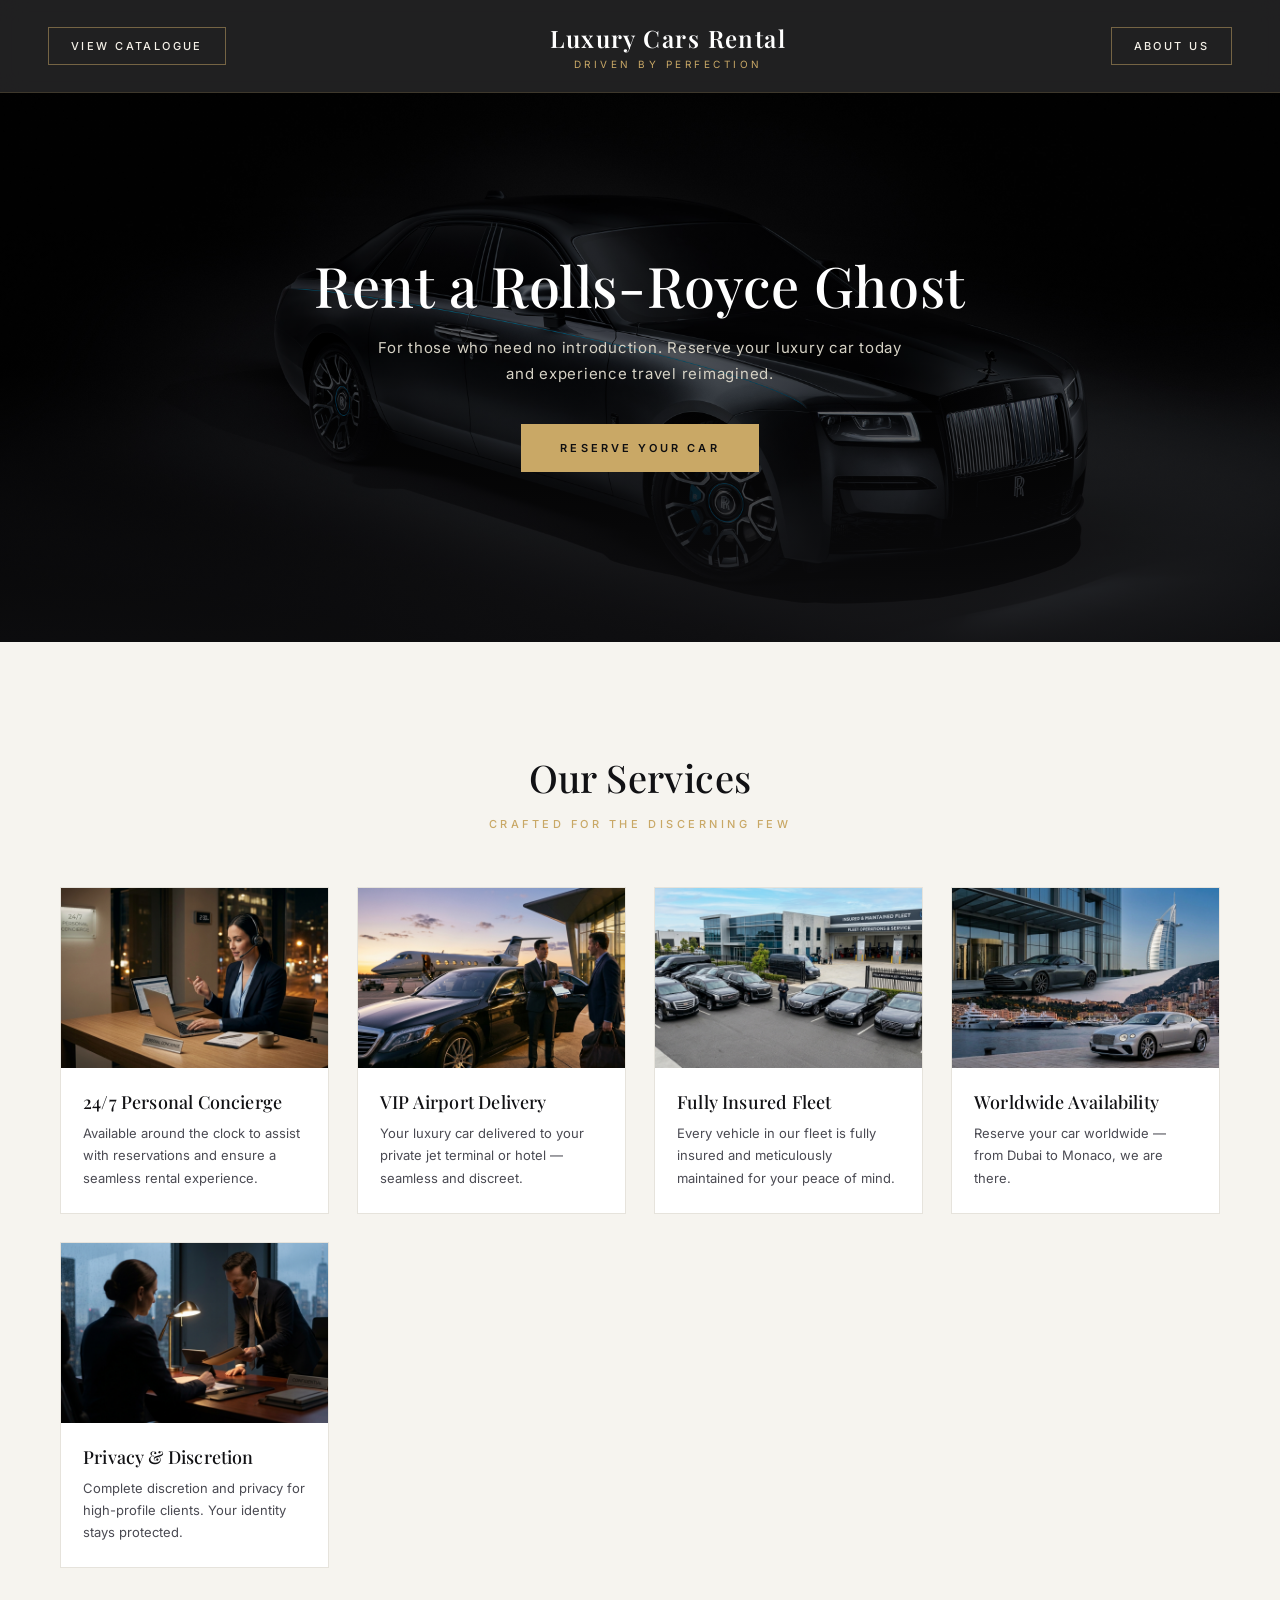
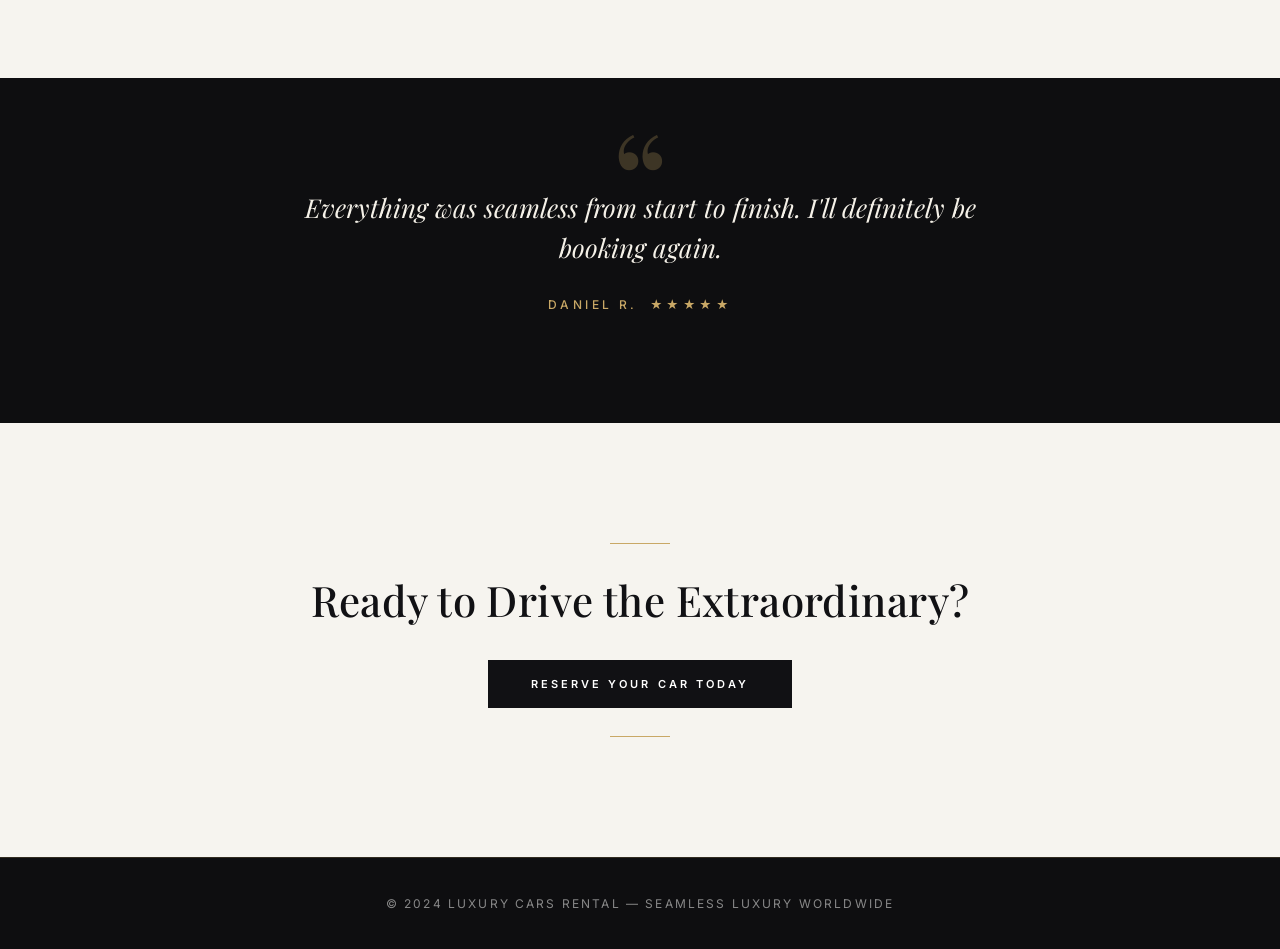
==== commit 2a29ee5a: "Better images" ====
--- a/index.html
+++ b/index.html
@@ -37,7 +37,7 @@
             </div>
             <div class="services-grid">
                 <article class="card">
-                    <img src="./content/concierge.jpg" alt="24/7 personal concierge service for luxury car rental clients">
+                    <img src="./content/concierge.png" alt="24/7 personal concierge service for luxury car rental clients">
                     <h3>24/7 Personal Concierge</h3>
                     <p>Available around the clock to assist with reservations and ensure a seamless rental experience.</p>
                 </article>
@@ -47,17 +47,17 @@
                     <p>Your luxury car delivered to your private jet terminal or hotel — seamless and discreet.</p>
                 </article>
                 <article class="card">
-                    <img src="./content/car.webp" alt="Fully insured luxury fleet of premium rental vehicles">
+                    <img src="./content/car.png" alt="Fully insured luxury fleet of premium rental vehicles">
                     <h3>Fully Insured Fleet</h3>
                     <p>Every vehicle in our fleet is fully insured and meticulously maintained for your peace of mind.</p>
                 </article>
                 <article class="card">
-                    <img src="./content/global.jpg" alt="Worldwide luxury car availability from Dubai to Monaco">
+                    <img src="./content/global.png" alt="Worldwide luxury car availability from Dubai to Monaco">
                     <h3>Worldwide Availability</h3>
                     <p>Reserve your car worldwide — from Dubai to Monaco, we are there.</p>
                 </article>
                 <article class="card">
-                    <img src="./content/privacy.jpg" alt="Privacy and discretion service for high-profile luxury car rental clients">
+                    <img src="./content/privacy.png" alt="Privacy and discretion service for high-profile luxury car rental clients">
                     <h3>Privacy &amp; Discretion</h3>
                     <p>Complete discretion and privacy for high-profile clients. Your identity stays protected.</p>
                 </article>
